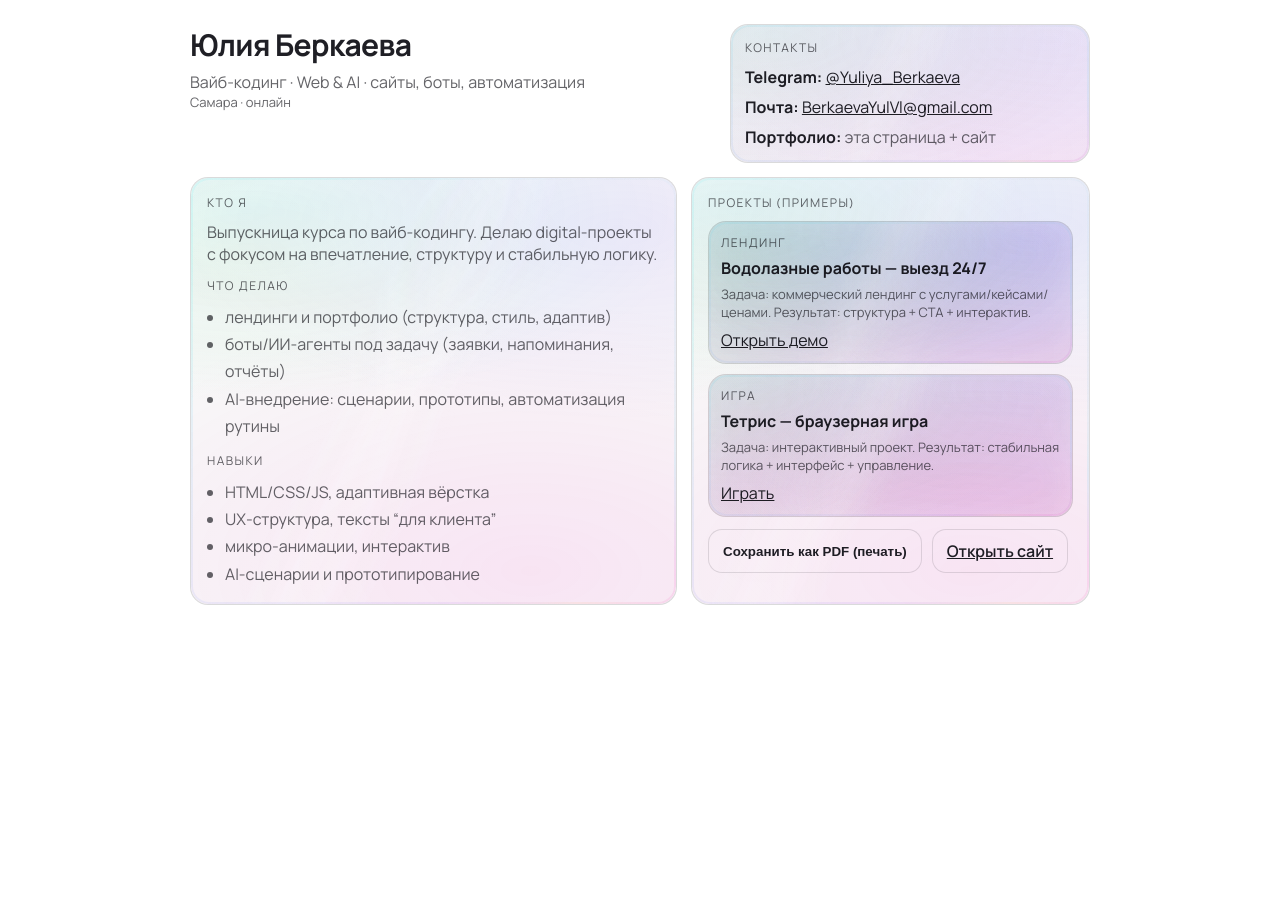
==== vizitka.html @ e1cbfabb "итоговое обновление" ====
<!doctype html>
<html lang="ru" data-theme="light">
  <head>
    <meta charset="utf-8" />
    <meta name="viewport" content="width=device-width, initial-scale=1" />
    <title>Визитка — Юлия Беркаева</title>
    <meta name="description" content="Короткая визитка: кто я, навыки, проекты, контакты." />
    <link rel="preconnect" href="https://fonts.googleapis.com" />
    <link rel="preconnect" href="https://fonts.gstatic.com" crossorigin />
    <link
      href="https://fonts.googleapis.com/css2?family=Manrope:wght@300;400;600;700&family=Outfit:wght@300;400;600;700&display=swap"
      rel="stylesheet"
    />
    <link rel="stylesheet" href="css/style.css" />
    <style>
      body {
        background: #fff;
      }
      .paper {
        width: min(900px, calc(100% - 40px));
        margin: 24px auto;
        color: rgba(12, 12, 18, 0.92);
      }
      .paper .glass-card {
        background: rgba(0, 0, 0, 0.03);
        box-shadow: none;
        border-color: rgba(12, 12, 18, 0.12);
      }
      .paper .muted {
        color: rgba(12, 12, 18, 0.64);
      }
      .paper a {
        color: rgba(12, 12, 18, 0.92);
      }
      .topline {
        display: flex;
        justify-content: space-between;
        gap: 14px;
        flex-wrap: wrap;
        align-items: flex-start;
        margin-bottom: 12px;
      }
      .name {
        font-family: Outfit, Manrope, system-ui, sans-serif;
        font-weight: 700;
        letter-spacing: -0.02em;
        font-size: 30px;
        margin: 0;
      }
      .role {
        margin: 6px 0 0;
      }
      .cols {
        display: grid;
        grid-template-columns: 1.1fr 0.9fr;
        gap: 14px;
        margin-top: 14px;
      }
      .kicker {
        font-family: Outfit, Manrope, system-ui, sans-serif;
        letter-spacing: 0.12em;
        text-transform: uppercase;
        font-size: 12px;
        color: rgba(12, 12, 18, 0.64);
      }
      .btn-row {
        display: flex;
        gap: 10px;
        flex-wrap: wrap;
        margin-top: 12px;
      }
      @media print {
        .btn-row {
          display: none !important;
        }
        body {
          margin: 0;
        }
        .paper {
          margin: 0;
          width: 100%;
        }
        .glass-card {
          break-inside: avoid;
        }
      }
      @media (max-width: 860px) {
        .cols {
          grid-template-columns: 1fr;
        }
      }
    </style>
  </head>
  <body>
    <main class="paper">
      <div class="topline">
        <div>
          <h1 class="name">Юлия Беркаева</h1>
          <p class="muted role">Вайб‑кодинг · Web & AI · сайты, боты, автоматизация</p>
          <div class="muted" style="font-size: 13px">Самара · онлайн</div>
        </div>
        <div class="glass-card" style="padding: 14px; min-width: min(360px, 100%)">
          <div class="kicker">Контакты</div>
          <div style="margin-top: 10px; display: grid; gap: 8px">
            <div><strong>Telegram:</strong> <a href="https://t.me/Yuliya_Berkaeva" target="_blank" rel="noreferrer">@Yuliya_Berkaeva</a></div>
            <div><strong>Почта:</strong> <a href="mailto:BerkaevaYulVl@gmail.com">BerkaevaYulVl@gmail.com</a></div>
            <div><strong>Портфолио:</strong> <span class="muted">эта страница + сайт</span></div>
          </div>
        </div>
      </div>

      <div class="cols">
        <section class="glass-card" style="padding: 16px">
          <div class="kicker">Кто я</div>
          <p style="margin: 10px 0 0" class="muted">
            Выпускница курса по вайб‑кодингу. Делаю digital‑проекты с фокусом на впечатление, структуру и стабильную логику.
          </p>

          <div style="height: 12px"></div>
          <div class="kicker">Что делаю</div>
          <ul class="list" style="margin-top: 10px">
            <li>лендинги и портфолио (структура, стиль, адаптив)</li>
            <li>боты/ИИ‑агенты под задачу (заявки, напоминания, отчёты)</li>
            <li>AI‑внедрение: сценарии, прототипы, автоматизация рутины</li>
          </ul>

          <div style="height: 12px"></div>
          <div class="kicker">Навыки</div>
          <ul class="list" style="margin-top: 10px">
            <li>HTML/CSS/JS, адаптивная вёрстка</li>
            <li>UX‑структура, тексты “для клиента”</li>
            <li>микро‑анимации, интерактив</li>
            <li>AI‑сценарии и прототипирование</li>
          </ul>
        </section>

        <section class="glass-card" style="padding: 16px">
          <div class="kicker">Проекты (примеры)</div>
          <div style="display: grid; gap: 10px; margin-top: 10px">
            <div class="glass-card" style="padding: 12px">
              <div class="kicker">Лендинг</div>
              <div style="font-weight: 700; margin-top: 6px">Водолазные работы — выезд 24/7</div>
              <div class="muted" style="font-size: 13px; margin-top: 6px">
                Задача: коммерческий лендинг с услугами/кейcами/ценами. Результат: структура + CTA + интерактив.
              </div>
              <div style="margin-top: 8px">
                <a href="https://berkaevayulvl.github.io/Vodolaz-VC/" target="_blank" rel="noreferrer">Открыть демо</a>
              </div>
            </div>

            <div class="glass-card" style="padding: 12px">
              <div class="kicker">Игра</div>
              <div style="font-weight: 700; margin-top: 6px">Тетрис — браузерная игра</div>
              <div class="muted" style="font-size: 13px; margin-top: 6px">
                Задача: интерактивный проект. Результат: стабильная логика + интерфейс + управление.
              </div>
              <div style="margin-top: 8px">
                <a href="https://berkaevayulvl.github.io/game_new-/" target="_blank" rel="noreferrer">Играть</a>
              </div>
            </div>
          </div>

          <div class="btn-row">
            <button class="btn-like" type="button" onclick="window.print()">Сохранить как PDF (печать)</button>
            <a class="btn-like" href="index.html">Открыть сайт</a>
          </div>
        </section>
      </div>
    </main>
  </body>
</html>
---- css/style.css ----
:root {
  --bg: #05060a;
  --panel: rgba(255, 255, 255, 0.06);
  --panel-2: rgba(255, 255, 255, 0.1);
  --text: rgba(245, 248, 255, 0.93);
  --muted: rgba(220, 232, 255, 0.72);
  --text-soft: rgba(245, 248, 255, 0.86);
  --border: rgba(255, 255, 255, 0.12);
  --shadow: 0 18px 60px rgba(0, 0, 0, 0.45);
  --shadow-soft: 0 14px 46px rgba(0, 0, 0, 0.32);
  --glow: 0 0 0 rgba(0, 0, 0, 0);
  /* “дорого‑богато” акценты */
  --accent-a: #00ffd1; /* turquoise */
  --accent-b: #8a5cff; /* violet */
  --accent-c: #ff5c7a; /* pink */
  --accent-d: #ffc24b; /* gold */
  --accent-e: #ff2fc8; /* hot pink */
  --accent-f: #29f5ff; /* neon cyan */
  --radius: 18px;
  --max: 1120px;
}

html[data-theme="light"] {
  --bg: #fbfbfd;
  --panel: rgba(0, 0, 0, 0.04);
  --panel-2: rgba(0, 0, 0, 0.06);
  --text: rgba(12, 12, 18, 0.92);
  --muted: rgba(12, 12, 18, 0.64);
  --text-soft: rgba(12, 12, 18, 0.8);
  --border: rgba(12, 12, 18, 0.12);
  --shadow: 0 18px 60px rgba(17, 17, 28, 0.12);
  --shadow-soft: 0 14px 46px rgba(17, 17, 28, 0.09);
}

*,
*::before,
*::after {
  box-sizing: border-box;
}

html {
  scroll-behavior: smooth;
}

body {
  margin: 0;
  font-family: Manrope, system-ui, -apple-system, Segoe UI, Roboto, Arial, sans-serif;
  color: var(--text);
  background: var(--bg);
  overflow-x: hidden;
  text-rendering: geometricPrecision;
  -webkit-font-smoothing: antialiased;
  -moz-osx-font-smoothing: grayscale;
  position: relative;
}

/* Keep content above background canvases */
.header,
main,
.footer {
  position: relative;
  z-index: 10;
}

@media (prefers-reduced-motion: reduce) {
  html {
    scroll-behavior: auto;
  }
  * {
    animation-duration: 0.001ms !important;
    animation-iteration-count: 1 !important;
    transition-duration: 0.001ms !important;
    scroll-behavior: auto !important;
  }
}

.container {
  width: min(var(--max), calc(100% - 40px));
  margin: 0 auto;
}

.container :where(p) {
  line-height: 1.65;
}

.muted {
  color: var(--muted);
}

.h2 {
  margin: 0 0 10px;
  font-family: Outfit, Manrope, system-ui, sans-serif;
  letter-spacing: -0.02em;
  font-size: clamp(26px, 4vw, 38px);
}

.h3 {
  margin: 0 0 10px;
  font-family: Outfit, Manrope, system-ui, sans-serif;
  letter-spacing: -0.01em;
  font-size: 18px;
}

.section {
  padding: 80px 0;
  position: relative;
}

.section__head {
  margin-bottom: 24px;
  max-width: 760px;
}

.header {
  position: sticky;
  top: 0;
  z-index: 40;
  backdrop-filter: blur(14px);
  background: linear-gradient(to bottom, rgba(0, 0, 0, 0.6), rgba(0, 0, 0, 0));
  border-bottom: 1px solid rgba(255, 255, 255, 0.08);
}

html[data-theme="light"] .header {
  background: linear-gradient(to bottom, rgba(251, 251, 253, 0.72), rgba(251, 251, 253, 0));
  border-bottom-color: rgba(0, 0, 0, 0.06);
}

.header__inner {
  height: 96px;
  display: flex;
  align-items: center;
  justify-content: space-between;
  gap: 18px;
  padding: 0;
  flex-wrap: nowrap;
}

.brand {
  font-family: Outfit, Manrope, system-ui, sans-serif;
  text-decoration: none;
  color: var(--text);
  font-weight: 600;
  letter-spacing: -0.01em;
  display: inline-flex;
  align-items: center;
  gap: 14px;
  min-width: 0;
}

.brand__logo {
  width: 96px;
  height: 96px;
  object-fit: contain;
  flex: 0 0 auto;
  filter: drop-shadow(0 12px 26px rgba(0, 0, 0, 0.35)) drop-shadow(0 0 18px rgba(37, 243, 211, 0.18))
    drop-shadow(0 0 22px rgba(168, 85, 247, 0.14));
}

.brand__text {
  white-space: nowrap;
  overflow: hidden;
  text-overflow: ellipsis;
}

html[data-theme="light"] .brand__logo {
  filter: drop-shadow(0 10px 22px rgba(17, 17, 28, 0.12)) drop-shadow(0 0 16px rgba(37, 243, 211, 0.10))
    drop-shadow(0 0 18px rgba(168, 85, 247, 0.08));
}

.nav {
  display: flex;
  align-items: center;
  gap: 14px;
}

.nav__link {
  color: var(--muted);
  text-decoration: none;
  font-size: 14px;
  padding: 10px 10px;
  border-radius: 12px;
  transition: background 160ms ease, color 160ms ease;
}

.nav__link.is-active {
  color: var(--text);
  background: rgba(255, 255, 255, 0.06);
  border: 1px solid rgba(37, 243, 211, 0.16);
}

.nav__link:hover {
  background: var(--panel);
  color: var(--text);
}

.nav__cta {
  background: linear-gradient(120deg, rgba(37, 243, 211, 0.16), rgba(168, 85, 247, 0.16), rgba(255, 61, 166, 0.16));
  border: 1px solid var(--border);
  color: var(--text);
}

.burger {
  display: none;
  width: 42px;
  height: 42px;
  border-radius: 14px;
  border: 1px solid var(--border);
  background: var(--panel);
  box-shadow: var(--shadow);
  padding: 10px;
}

.burger span {
  display: block;
  height: 2px;
  background: var(--text);
  border-radius: 2px;
  margin: 6px 0;
}

.hero {
  padding: 84px 0 28px;
}

.hero__grid {
  display: grid;
  grid-template-columns: 1.1fr 0.9fr;
  gap: 32px;
  align-items: center;
}

.hero__kicker {
  color: var(--muted);
  font-size: 13px;
  letter-spacing: 0.08em;
  text-transform: uppercase;
  margin-bottom: 12px;
}

.hero__title {
  margin: 0 0 14px;
  font-family: Outfit, Manrope, system-ui, sans-serif;
  font-size: clamp(34px, 4.6vw, 56px);
  letter-spacing: -0.03em;
  line-height: 1.05;
}

.gradient-text {
  background: linear-gradient(90deg, var(--accent-f), var(--accent-b), var(--accent-e), var(--accent-d));
  background-size: 240% 240%;
  -webkit-background-clip: text;
  background-clip: text;
  color: transparent;
  animation: gradientShift 8s ease-in-out infinite;
}

@keyframes gradientShift {
  0% {
    background-position: 0% 50%;
  }
  50% {
    background-position: 100% 50%;
  }
  100% {
    background-position: 0% 50%;
  }
}

.hero__lead {
  margin: 0 0 18px;
  color: var(--muted);
  font-size: 16.5px;
  line-height: 1.6;
}

.hero__actions {
  display: flex;
  gap: 12px;
  flex-wrap: wrap;
  margin-bottom: 16px;
}

.btn {
  text-decoration: none;
  display: inline-flex;
  align-items: center;
  justify-content: center;
  gap: 10px;
  padding: 12px 16px;
  border-radius: 14px;
  border: 1px solid var(--border);
  font-weight: 600;
  letter-spacing: -0.01em;
  transition: transform 160ms ease, filter 160ms ease, background 160ms ease;
  will-change: transform;
}

.btn:hover {
  transform: translateY(-1px);
  filter: brightness(1.05);
}

.btn.is-magnetic {
  transform: translate3d(var(--mx, 0px), var(--my, 0px), 0) translateY(-1px);
}

.btn.is-magnetic:active {
  transform: translate3d(var(--mx, 0px), var(--my, 0px), 0) scale(0.98);
}

.btn--primary {
  color: var(--bg);
  border-color: rgba(0, 0, 0, 0.12);
  background: linear-gradient(90deg, var(--accent-f), var(--accent-b), var(--accent-e), var(--accent-d));
  box-shadow: 0 18px 60px rgba(0, 255, 209, 0.12), 0 18px 60px rgba(255, 92, 122, 0.12), 0 18px 60px rgba(255, 194, 75, 0.1),
    var(--shadow-soft);
}

.btn--ghost {
  color: var(--text);
  background: var(--panel);
}

.tag-row {
  display: flex;
  flex-wrap: wrap;
  gap: 10px;
}

.tag {
  font-size: 13px;
  color: var(--muted);
  padding: 8px 10px;
  border-radius: 999px;
  border: 1px solid var(--border);
  background: rgba(255, 255, 255, 0.03);
  backdrop-filter: blur(12px);
}

.hero__visual {
  position: relative;
  display: grid;
  gap: 14px;
  justify-items: end;
}

.portrait {
  width: min(380px, 100%);
  aspect-ratio: 4 / 5;
  border-radius: 26px;
  overflow: hidden;
  border: 1px solid var(--border);
  background: rgba(255, 255, 255, 0.03);
  box-shadow: var(--shadow);
  position: relative;
  transform-style: preserve-3d;
}

.portrait img {
  width: 100%;
  height: 100%;
  object-fit: cover;
  display: block;
}

.portrait__orbs::before,
.portrait__orbs::after {
  content: "";
  position: absolute;
  inset: -40%;
  background: radial-gradient(circle at 30% 40%, rgba(37, 243, 211, 0.25), transparent 35%),
    radial-gradient(circle at 70% 35%, rgba(168, 85, 247, 0.22), transparent 35%),
    radial-gradient(circle at 55% 75%, rgba(255, 61, 166, 0.16), transparent 40%);
  filter: blur(18px);
  opacity: 0.9;
  pointer-events: none;
}

@keyframes breatheGlow {
  0% {
    filter: saturate(1.0) brightness(1.0);
    opacity: 0.78;
    transform: translate3d(0, 0, 0) scale(1);
  }
  50% {
    filter: saturate(1.18) brightness(1.06);
    opacity: 1;
    transform: translate3d(0, 0, 0) scale(1.03);
  }
  100% {
    filter: saturate(1.0) brightness(1.0);
    opacity: 0.78;
    transform: translate3d(0, 0, 0) scale(1);
  }
}

@keyframes shineSweep {
  0% {
    background-position: 0% 0%, 0% 0%, -120% 0%;
  }
  100% {
    background-position: 0% 0%, 0% 0%, 220% 0%;
  }
}

@keyframes borderSpin {
  0% {
    transform: rotate(0deg);
    opacity: 0.55;
  }
  50% {
    opacity: 0.95;
  }
  100% {
    transform: rotate(360deg);
    opacity: 0.55;
  }
}

.glass-card {
  border-radius: var(--radius);
  border: 1px solid var(--border);
  background: linear-gradient(180deg, var(--panel-2), rgba(255, 255, 255, 0.02));
  box-shadow: var(--shadow-soft);
  padding: 18px;
  backdrop-filter: blur(18px);
  position: relative;
  overflow: hidden;
  transition: box-shadow 240ms ease, transform 240ms ease;
  will-change: transform, box-shadow;
  transform-style: preserve-3d;
  --ring: 2px;
}

.glass-card::before {
  content: "";
  position: absolute;
  inset: -1px;
  pointer-events: none;
  background-image: radial-gradient(760px 320px at 12% 8%, rgba(41, 245, 255, 0.12), transparent 60%),
    radial-gradient(760px 320px at 88% 12%, rgba(138, 92, 255, 0.11), transparent 60%),
    radial-gradient(820px 420px at 70% 92%, rgba(255, 47, 200, 0.1), transparent 64%),
    radial-gradient(520px 240px at 46% 18%, rgba(255, 194, 75, 0.08), transparent 62%),
    linear-gradient(
      115deg,
      transparent 0%,
      rgba(255, 255, 255, 0.0) 35%,
      rgba(255, 255, 255, 0.16) 45%,
      rgba(255, 255, 255, 0.0) 55%,
      transparent 100%
    );
  background-size: auto, auto, auto, 200% 100%;
  background-position: 0% 0%, 0% 0%, 0% 0%, -120% 0%;
  opacity: 0.95;
  transform-origin: 50% 50%;
}

.glass-card::after {
  content: "";
  position: absolute;
  inset: 0;
  pointer-events: none;
  opacity: 0.24;
  mix-blend-mode: overlay;
  background-image: url("data:image/svg+xml,%3Csvg%20xmlns%3D%27http%3A//www.w3.org/2000/svg%27%20width%3D%27160%27%20height%3D%27160%27%3E%3Cfilter%20id%3D%27n%27%3E%3CfeTurbulence%20type%3D%27fractalNoise%27%20baseFrequency%3D%270.85%27%20numOctaves%3D%272%27%20stitchTiles%3D%27stitch%27/%3E%3C/filter%3E%3Crect%20width%3D%27160%27%20height%3D%27160%27%20filter%3D%27url(%23n)%27%20opacity%3D%270.45%27/%3E%3C/svg%3E");
  background-size: 220px 220px;
}

.glass-card > * {
  position: relative;
  z-index: 1;
}

.glass-card > * {
  transform: translate3d(calc(var(--px, 0) * 1px), calc(var(--py, 0) * 1px), 0);
  transition: transform 240ms ease;
}

.glass-card::before {
  will-change: opacity, transform, background-position;
}

.glass-card::after {
  will-change: opacity;
}

.glass-card {
  --hx: 50%;
  --hy: 50%;
  --px: 0;
  --py: 0;
  --rx: 0;
  --ry: 0;
}

.glass-card::after {
  opacity: 0.14;
}

.glass-card:hover::after {
  opacity: 0.18;
}

.glass-card::before {
  border-radius: inherit;
}

.glass-card::after {
  border-radius: inherit;
}

.glass-card::before {
  background-blend-mode: screen, screen, screen, normal;
}

.glass-card::after {
  background-image: radial-gradient(560px 280px at var(--hx) var(--hy), rgba(41, 245, 255, 0.22), transparent 58%),
    radial-gradient(560px 280px at var(--hx) var(--hy), rgba(255, 47, 200, 0.22), transparent 62%),
    radial-gradient(560px 280px at var(--hx) var(--hy), rgba(255, 194, 75, 0.18), transparent 64%),
    conic-gradient(
      from 0deg,
      rgba(41, 245, 255, 0.0),
      rgba(41, 245, 255, 0.82),
      rgba(255, 47, 200, 0.78),
      rgba(255, 194, 75, 0.72),
      rgba(138, 92, 255, 0.62),
      rgba(41, 245, 255, 0.82),
      rgba(41, 245, 255, 0.0)
    ),
    url("data:image/svg+xml,%3Csvg%20xmlns%3D%27http%3A//www.w3.org/2000/svg%27%20width%3D%27160%27%20height%3D%27160%27%3E%3Cfilter%20id%3D%27n%27%3E%3CfeTurbulence%20type%3D%27fractalNoise%27%20baseFrequency%3D%270.85%27%20numOctaves%3D%272%27%20stitchTiles%3D%27stitch%27/%3E%3C/filter%3E%3Crect%20width%3D%27160%27%20height%3D%27160%27%20filter%3D%27url(%23n)%27%20opacity%3D%270.45%27/%3E%3C/svg%3E");
  background-size: auto, auto, auto, 160% 160%, 220px 220px;
  mix-blend-mode: overlay;
}

.glass-card::after {
  -webkit-mask: linear-gradient(#000 0 0) content-box, linear-gradient(#000 0 0);
  -webkit-mask-composite: xor;
  mask: linear-gradient(#000 0 0) content-box, linear-gradient(#000 0 0);
  mask-composite: exclude;
  padding: var(--ring);
}

.glass-card:hover {
  box-shadow: 0 26px 86px rgba(0, 0, 0, 0.42), 0 0 0 1px rgba(37, 243, 211, 0.08) inset;
  transform: translateY(-2px) scale(1.01) perspective(900px) rotateX(calc(var(--ry, 0) * -1.35deg))
    rotateY(calc(var(--rx, 0) * 1.35deg));
}

/* “Дышащая” подсветка по всему сайту */
@media (prefers-reduced-motion: no-preference) {
  .glass-card::before {
    animation: breatheGlow 6.6s ease-in-out infinite;
  }

  .glass-card:nth-child(2n)::before {
    animation-duration: 7.4s;
    animation-delay: -1.6s;
  }

  .glass-card:nth-child(3n)::before {
    animation-duration: 8.1s;
    animation-delay: -2.4s;
  }

  .glass-card:hover::before {
    animation-duration: 4.2s;
    animation-name: breatheGlow, shineSweep;
    animation-duration: 4.2s, 1.1s;
    animation-timing-function: ease-in-out, ease-out;
    animation-iteration-count: infinite, 1;
  }

  .glass-card::after {
    animation: borderSpin 4.6s linear infinite;
    transform-origin: 50% 50%;
  }

  .btn--primary {
    box-shadow: 0 18px 60px rgba(37, 243, 211, 0.1), 0 18px 60px rgba(168, 85, 247, 0.1), var(--shadow-soft);
  }
}

@media (prefers-reduced-motion: reduce) {
  .glass-card:hover::before {
    animation: shineSweep 1.05s ease-out 1;
  }
}

.glass-card__label {
  color: var(--muted);
  font-size: 12px;
  letter-spacing: 0.12em;
  text-transform: uppercase;
}

.glass-card__title {
  margin-top: 6px;
  font-family: Outfit, Manrope, system-ui, sans-serif;
  letter-spacing: -0.02em;
  font-weight: 600;
}

.grid-2 {
  display: grid;
  grid-template-columns: repeat(2, minmax(0, 1fr));
  gap: 14px;
}

.grid-3 {
  display: grid;
  grid-template-columns: repeat(3, minmax(0, 1fr));
  gap: 14px;
}

.cards-4 {
  display: grid;
  grid-template-columns: repeat(3, minmax(0, 1fr));
  gap: 14px;
}

.bot-card p {
  margin: 0 0 10px;
}

.filters {
  display: flex;
  gap: 10px;
  flex-wrap: wrap;
  align-items: center;
  margin: 12px 0 14px;
}

.filter-chip {
  appearance: none;
  border: 1px solid var(--border);
  background: rgba(255, 255, 255, 0.03);
  color: var(--muted);
  padding: 10px 12px;
  border-radius: 999px;
  font-weight: 700;
  letter-spacing: -0.01em;
  transition: background 160ms ease, color 160ms ease, transform 160ms ease, filter 160ms ease;
}

.filter-chip:hover {
  background: var(--panel);
  color: var(--text);
  transform: translateY(-1px);
  filter: brightness(1.04);
}

.filter-chip.is-active {
  color: var(--text);
  background: linear-gradient(120deg, rgba(37, 243, 211, 0.14), rgba(168, 85, 247, 0.14), rgba(255, 61, 166, 0.14));
  border-color: rgba(37, 243, 211, 0.16);
}

.media-thumb.is-hidden {
  display: none;
}
.link-card {
  text-decoration: none;
  color: var(--text);
  display: grid;
  gap: 8px;
  transition: transform 160ms ease, background 160ms ease, box-shadow 160ms ease;
}

.link-card:hover {
  transform: translateY(-2px);
  background: linear-gradient(180deg, var(--panel-2), rgba(255, 255, 255, 0.02));
}

.link-card__num {
  color: var(--muted);
  font-family: Outfit, Manrope, system-ui, sans-serif;
  letter-spacing: 0.16em;
}

.link-card__title {
  font-family: Outfit, Manrope, system-ui, sans-serif;
  font-weight: 600;
  letter-spacing: -0.02em;
}

.link-card__text {
  color: var(--muted);
  line-height: 1.6;
}

.link-card__cta {
  margin-top: 4px;
  color: rgba(37, 243, 211, 0.92);
  font-weight: 700;
}

.badge {
  display: inline-flex;
  align-items: center;
  padding: 6px 10px;
  border-radius: 999px;
  border: 1px solid var(--border);
  background: rgba(255, 255, 255, 0.03);
  backdrop-filter: blur(12px);
  color: var(--muted);
  font-size: 12px;
  width: fit-content;
}

.list {
  margin: 12px 0 0;
  padding-left: 18px;
  color: var(--muted);
  line-height: 1.7;
}

.steps__list {
  margin: 12px 0 0;
  padding: 0;
  list-style: none;
  display: grid;
  gap: 10px;
}

.steps__num {
  font-family: Outfit, Manrope, system-ui, sans-serif;
  letter-spacing: 0.12em;
  color: var(--muted);
  margin-right: 10px;
}

.quote {
  margin: 0;
  font-family: Outfit, Manrope, system-ui, sans-serif;
  font-size: clamp(18px, 2.3vw, 26px);
  letter-spacing: -0.02em;
  line-height: 1.3;
  padding: 24px 18px;
  border-left: 3px solid rgba(37, 243, 211, 0.65);
  background: linear-gradient(180deg, rgba(37, 243, 211, 0.06), rgba(255, 255, 255, 0.02));
  border-radius: var(--radius);
  border: 1px solid var(--border);
  box-shadow: var(--shadow);
}

.review blockquote {
  margin: 0 0 12px;
  color: var(--text);
  line-height: 1.6;
}

.review figcaption {
  color: var(--muted);
  font-size: 13px;
}

.contact-card__links {
  margin-top: 12px;
  display: grid;
  gap: 8px;
}

.contact-card__links a {
  color: var(--text);
  text-decoration: none;
  padding: 10px 12px;
  border-radius: 14px;
  border: 1px solid var(--border);
  background: rgba(255, 255, 255, 0.03);
}

.contact-card__links a:hover {
  background: var(--panel);
}

.footer {
  padding: 26px 0 42px;
  border-top: 1px solid rgba(255, 255, 255, 0.08);
}

html[data-theme="light"] .footer {
  border-top-color: rgba(0, 0, 0, 0.08);
}

.footer__inner {
  display: flex;
  justify-content: space-between;
  gap: 14px;
  flex-wrap: wrap;
}

.theme-toggle {
  position: fixed;
  bottom: 16px;
  right: 16px;
  z-index: 50;
  border-radius: 999px;
  border: 1px solid var(--border);
  background: linear-gradient(180deg, var(--panel-2), rgba(255, 255, 255, 0.02));
  color: var(--text);
  box-shadow: var(--shadow-soft);
  display: inline-flex;
  align-items: center;
  gap: 10px;
  padding: 12px 14px;
  font-family: Outfit, Manrope, system-ui, sans-serif;
  letter-spacing: -0.01em;
  cursor: pointer;
  user-select: none;
  transition: transform 160ms ease, filter 160ms ease, background 160ms ease;
  will-change: transform;
}

.theme-toggle:hover {
  transform: translateY(-1px);
  filter: brightness(1.06);
}

.theme-toggle__dot {
  width: 10px;
  height: 10px;
  border-radius: 999px;
  background: linear-gradient(90deg, var(--accent-a), var(--accent-b), var(--accent-c));
}

.theme-toggle__text {
  font-size: 13px;
}

[data-animate] {
  opacity: 0;
  transform: translateY(12px);
  transition: opacity 520ms ease, transform 520ms ease;
}

.is-inview {
  opacity: 1;
  transform: translateY(0);
}

body.has-custom-cursor {
  cursor: none;
}

body.has-custom-cursor a,
body.has-custom-cursor button {
  cursor: none;
}

.target-cursor-wrapper {
  position: fixed;
  top: 0;
  left: 0;
  width: 0;
  height: 0;
  pointer-events: none;
  z-index: 9999;
  mix-blend-mode: difference;
  transform: translate(-50%, -50%);
  opacity: 0;
}

.target-cursor-dot {
  position: absolute;
  left: 50%;
  top: 50%;
  width: 4px;
  height: 4px;
  background: #fff;
  border-radius: 50%;
  transform: translate(-50%, -50%);
  will-change: transform;
}

.target-cursor-corner {
  position: absolute;
  left: 50%;
  top: 50%;
  width: 12px;
  height: 12px;
  border: 3px solid #fff;
  will-change: transform;
}

.corner-tl {
  transform: translate(-150%, -150%);
  border-right: none;
  border-bottom: none;
}

.corner-tr {
  transform: translate(50%, -150%);
  border-left: none;
  border-bottom: none;
}

.corner-br {
  transform: translate(50%, 50%);
  border-left: none;
  border-top: none;
}

.corner-bl {
  transform: translate(-150%, 50%);
  border-right: none;
  border-top: none;
}

/* Diagnostic app */
.quiz {
  display: grid;
  gap: 14px;
}

.quiz__top {
  display: flex;
  justify-content: space-between;
  gap: 14px;
  flex-wrap: wrap;
  align-items: center;
}

.quiz__title {
  font-family: Outfit, Manrope, system-ui, sans-serif;
  font-weight: 600;
}

.quiz__progress {
  width: 220px;
  height: 10px;
  border-radius: 999px;
  background: rgba(255, 255, 255, 0.06);
  border: 1px solid var(--border);
  overflow: hidden;
}

.quiz__progress > span {
  display: block;
  height: 100%;
  width: 0%;
  background: linear-gradient(90deg, var(--accent-a), var(--accent-b), var(--accent-c));
}

.quiz__q {
  margin: 0;
  font-family: Outfit, Manrope, system-ui, sans-serif;
  font-size: 18px;
  letter-spacing: -0.01em;
}

.quiz__options {
  display: grid;
  gap: 10px;
}

.quiz__opt {
  display: flex;
  gap: 10px;
  align-items: flex-start;
  padding: 12px 12px;
  border-radius: 14px;
  border: 1px solid var(--border);
  background: rgba(255, 255, 255, 0.03);
  transition: background 160ms ease, transform 160ms ease;
}

.quiz__opt:hover {
  background: var(--panel);
  transform: translateY(-1px);
}

.quiz__actions {
  display: flex;
  justify-content: space-between;
  gap: 10px;
  flex-wrap: wrap;
}

.btn-like {
  appearance: none;
  border: 1px solid var(--border);
  background: rgba(255, 255, 255, 0.03);
  color: var(--text);
  padding: 10px 14px;
  border-radius: 14px;
  font-weight: 600;
}

.btn-like:disabled {
  opacity: 0.45;
}

.result {
  display: grid;
  gap: 10px;
}

.result__kicker {
  color: var(--muted);
  letter-spacing: 0.12em;
  text-transform: uppercase;
  font-size: 12px;
}

.result__title {
  font-family: Outfit, Manrope, system-ui, sans-serif;
  font-size: 20px;
  margin: 0;
}

.result__box {
  border: 1px solid var(--border);
  border-radius: 14px;
  background: rgba(255, 255, 255, 0.03);
  padding: 12px;
}

/* Media (video + visual gallery) */
.media-grid {
  display: grid;
  gap: 14px;
}

.media-grid--video {
  grid-template-columns: repeat(2, minmax(0, 1fr));
}

.media-grid--images {
  grid-template-columns: repeat(4, minmax(0, 1fr));
}

.media-card {
  padding: 14px;
}

.media-card__frame {
  border-radius: calc(var(--radius) - 6px);
  overflow: hidden;
  border: 1px solid rgba(255, 255, 255, 0.1);
  background: rgba(0, 0, 0, 0.22);
  aspect-ratio: 16 / 9;
  display: grid;
  position: relative;
}

.media-card__video {
  width: 100%;
  height: 100%;
  display: block;
  object-fit: cover;
}

.video-firstframe {
  position: absolute;
  inset: 0;
  width: 100%;
  height: 100%;
  object-fit: cover;
  display: block;
}

.video-firstframe.is-hidden {
  display: none;
}

.media-card__caption {
  margin-top: 10px;
  font-size: 13px;
  color: var(--muted);
}

.media-thumb {
  display: block;
  padding: 10px;
  text-decoration: none;
  color: inherit;
}

.media-thumb__img {
  width: 100%;
  height: 100%;
  display: block;
  border-radius: calc(var(--radius) - 8px);
  aspect-ratio: 1 / 1;
  object-fit: cover;
  border: 1px solid rgba(255, 255, 255, 0.1);
  background: rgba(0, 0, 0, 0.18);
  transform: translateZ(0);
}

.media-thumb:hover .media-thumb__img {
  filter: saturate(1.05) contrast(1.02);
}

.doc-row {
  margin-top: 14px;
}

.doc-card {
  display: grid;
  gap: 10px;
}

.doc-card__actions {
  display: flex;
  gap: 10px;
  flex-wrap: wrap;
  margin-top: 4px;
}

.smart-contact {
  margin-top: 14px;
}

.smart-form__grid {
  display: grid;
  grid-template-columns: repeat(2, minmax(0, 1fr));
  gap: 12px;
}

.smart-field {
  display: grid;
  gap: 6px;
}

.smart-field--full {
  grid-column: 1 / -1;
}

.smart-field__label {
  font-size: 12px;
  letter-spacing: 0.12em;
  text-transform: uppercase;
  color: var(--muted);
  font-family: Outfit, Manrope, system-ui, sans-serif;
}

.smart-field__control {
  width: 100%;
  border-radius: 14px;
  border: 1px solid var(--border);
  background: rgba(255, 255, 255, 0.03);
  color: var(--text);
  padding: 11px 12px;
  outline: none;
}

.smart-field__control--area {
  resize: vertical;
  min-height: 110px;
  line-height: 1.55;
}

.smart-field__control:focus {
  box-shadow: 0 0 0 1px rgba(37, 243, 211, 0.22) inset, 0 0 0 1px rgba(138, 92, 255, 0.18);
  background: var(--panel);
}

.smart-check {
  display: flex;
  gap: 10px;
  align-items: flex-start;
}

.smart-check__box {
  margin-top: 3px;
}

.smart-actions {
  margin-top: 12px;
  display: flex;
  gap: 10px;
  flex-wrap: wrap;
  align-items: center;
}

.smart-preview {
  margin-top: 10px;
  border-top: 1px solid rgba(255, 255, 255, 0.08);
  padding-top: 10px;
}

.smart-preview__summary {
  color: var(--text-soft);
  font-weight: 600;
  cursor: pointer;
  user-select: none;
}

.smart-preview__box {
  margin: 10px 0 0;
  border-radius: 14px;
  border: 1px solid var(--border);
  background: rgba(0, 0, 0, 0.18);
  padding: 12px;
  color: var(--text);
  white-space: pre-wrap;
  word-break: break-word;
  overflow: auto;
  max-height: 320px;
}

.privacy {
  padding: 18px 0 0;
}

/* Mobile */
@media (max-width: 860px) {
  .burger {
    display: inline-block;
  }

  .nav {
    position: fixed;
    top: 96px;
    left: 16px;
    right: 16px;
    display: none;
    flex-direction: column;
    align-items: stretch;
    gap: 8px;
    padding: 12px;
    border: 1px solid var(--border);
    background: linear-gradient(180deg, var(--panel-2), rgba(255, 255, 255, 0.02));
    box-shadow: var(--shadow);
    border-radius: var(--radius);
  }

  .nav.is-open {
    display: flex;
  }

  .nav__link {
    padding: 12px 12px;
  }

  .hero__grid {
    grid-template-columns: 1fr;
  }

  .hero__visual {
    justify-items: start;
  }

  .cards-4 {
    grid-template-columns: 1fr;
  }

  .grid-3 {
    grid-template-columns: 1fr;
  }

  .grid-2 {
    grid-template-columns: 1fr;
  }

  .media-grid--video {
    grid-template-columns: 1fr;
  }

  .media-grid--images {
    grid-template-columns: repeat(2, minmax(0, 1fr));
  }

  .smart-form__grid {
    grid-template-columns: 1fr;
  }

  .brand__logo {
    width: 78px;
    height: 78px;
  }
}

/* Background elements (cosmic layers) */
#silk-bg {
  position: fixed;
  inset: 0;
  z-index: 1;
  opacity: 0.92;
  pointer-events: none;
  background: radial-gradient(1200px 900px at 10% 10%, rgba(41, 245, 255, 0.1), transparent 60%),
    radial-gradient(1200px 900px at 92% 18%, rgba(255, 47, 200, 0.085), transparent 62%),
    radial-gradient(1200px 900px at 70% 95%, rgba(255, 194, 75, 0.06), transparent 62%),
    radial-gradient(1000px 800px at 55% 50%, rgba(138, 92, 255, 0.06), transparent 62%);
}

#silk-bg::before {
  content: "";
  position: absolute;
  inset: 0;
  pointer-events: none;
  opacity: 0.42;
  mix-blend-mode: overlay;
  background-image: url("data:image/svg+xml,%3Csvg%20xmlns%3D%27http%3A//www.w3.org/2000/svg%27%20width%3D%27240%27%20height%3D%27240%27%3E%3Cfilter%20id%3D%27n%27%3E%3CfeTurbulence%20type%3D%27fractalNoise%27%20baseFrequency%3D%270.7%27%20numOctaves%3D%273%27%20stitchTiles%3D%27stitch%27/%3E%3C/filter%3E%3Crect%20width%3D%27240%27%20height%3D%27240%27%20filter%3D%27url(%23n)%27%20opacity%3D%270.33%27/%3E%3C/svg%3E");
  background-size: 260px 260px;
}

#silk-bg::after {
  content: "";
  position: absolute;
  inset: -2px;
  pointer-events: none;
  background: radial-gradient(1200px 900px at 50% 30%, transparent 55%, rgba(0, 0, 0, 0.55) 100%);
  opacity: 0.85;
}

#color-bends {
  position: fixed;
  inset: 0;
  width: 100%;
  height: 100%;
  z-index: 0;
  opacity: 0.93;
  pointer-events: none;
  filter: saturate(1.15) contrast(1.05);
}

#star-dust {
  position: fixed;
  inset: 0;
  width: 100%;
  height: 100%;
  z-index: 3;
  opacity: 0.75;
  pointer-events: none;
}

#star-dust {
  mix-blend-mode: screen;
}

#fluid {
  position: fixed;
  inset: 0;
  width: 100%;
  height: 100%;
  z-index: 2;
  pointer-events: none;
  opacity: 0.82;
  mix-blend-mode: screen;
  filter: saturate(1.25) contrast(1.05);
}

#silk-bg canvas {
  position: absolute;
  inset: 0;
  width: 100%;
  height: 100%;
  opacity: 0.72;
  filter: blur(0.2px);
}
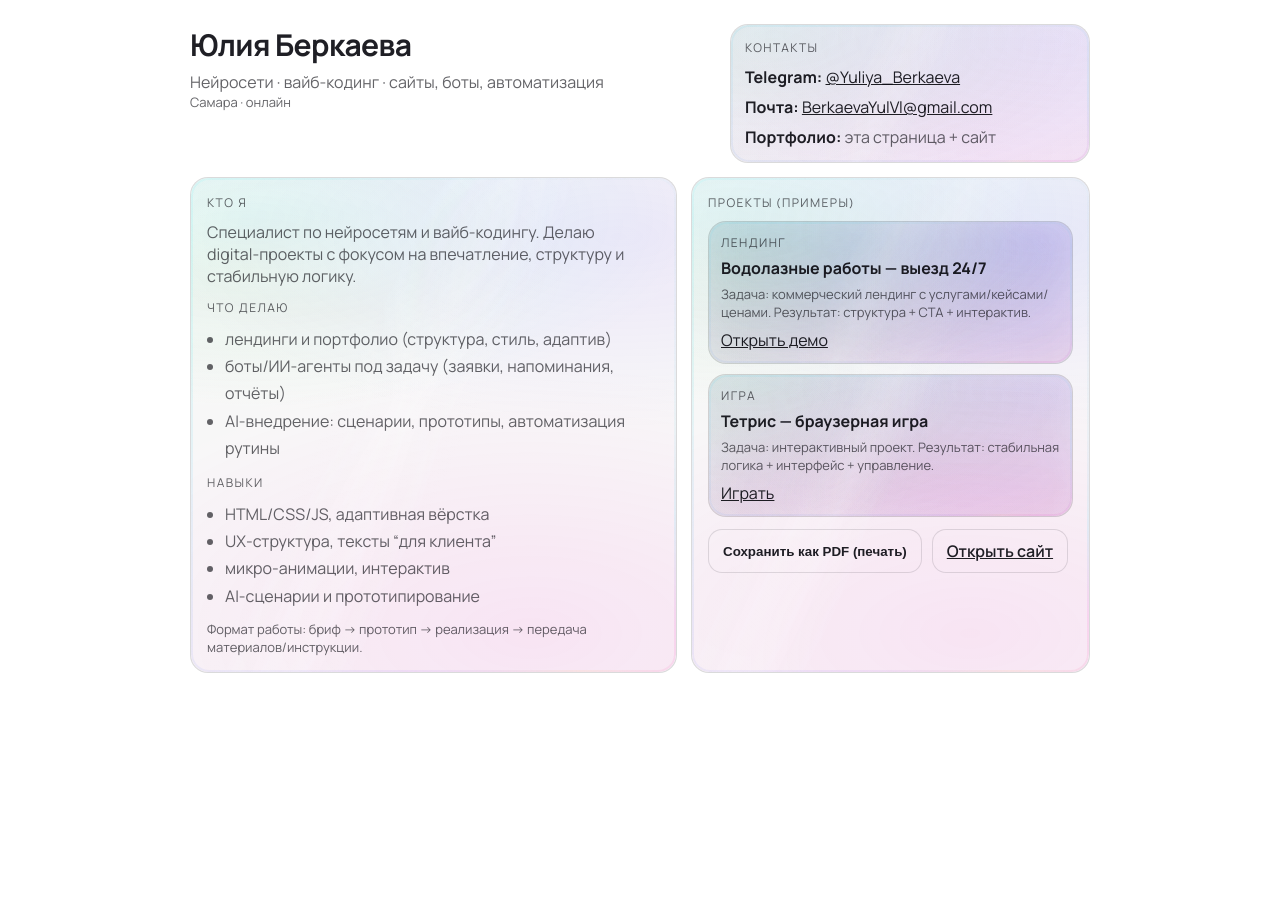
==== commit 37866bcf: "итоговая версия" ====
--- a/vizitka.html
+++ b/vizitka.html
@@ -96,7 +96,7 @@
       <div class="topline">
         <div>
           <h1 class="name">Юлия Беркаева</h1>
-          <p class="muted role">Вайб‑кодинг · Web & AI · сайты, боты, автоматизация</p>
+          <p class="muted role">Нейросети · вайб‑кодинг · сайты, боты, автоматизация</p>
           <div class="muted" style="font-size: 13px">Самара · онлайн</div>
         </div>
         <div class="glass-card" style="padding: 14px; min-width: min(360px, 100%)">
@@ -113,7 +113,7 @@
         <section class="glass-card" style="padding: 16px">
           <div class="kicker">Кто я</div>
           <p style="margin: 10px 0 0" class="muted">
-            Выпускница курса по вайб‑кодингу. Делаю digital‑проекты с фокусом на впечатление, структуру и стабильную логику.
+            Специалист по нейросетям и вайб‑кодингу. Делаю digital‑проекты с фокусом на впечатление, структуру и стабильную логику.
           </p>
 
           <div style="height: 12px"></div>
@@ -132,6 +132,9 @@
             <li>микро‑анимации, интерактив</li>
             <li>AI‑сценарии и прототипирование</li>
           </ul>
+          <div class="muted" style="margin-top: 10px; font-size: 13px">
+            Формат работы: бриф → прототип → реализация → передача материалов/инструкции.
+          </div>
         </section>
 
         <section class="glass-card" style="padding: 16px">
